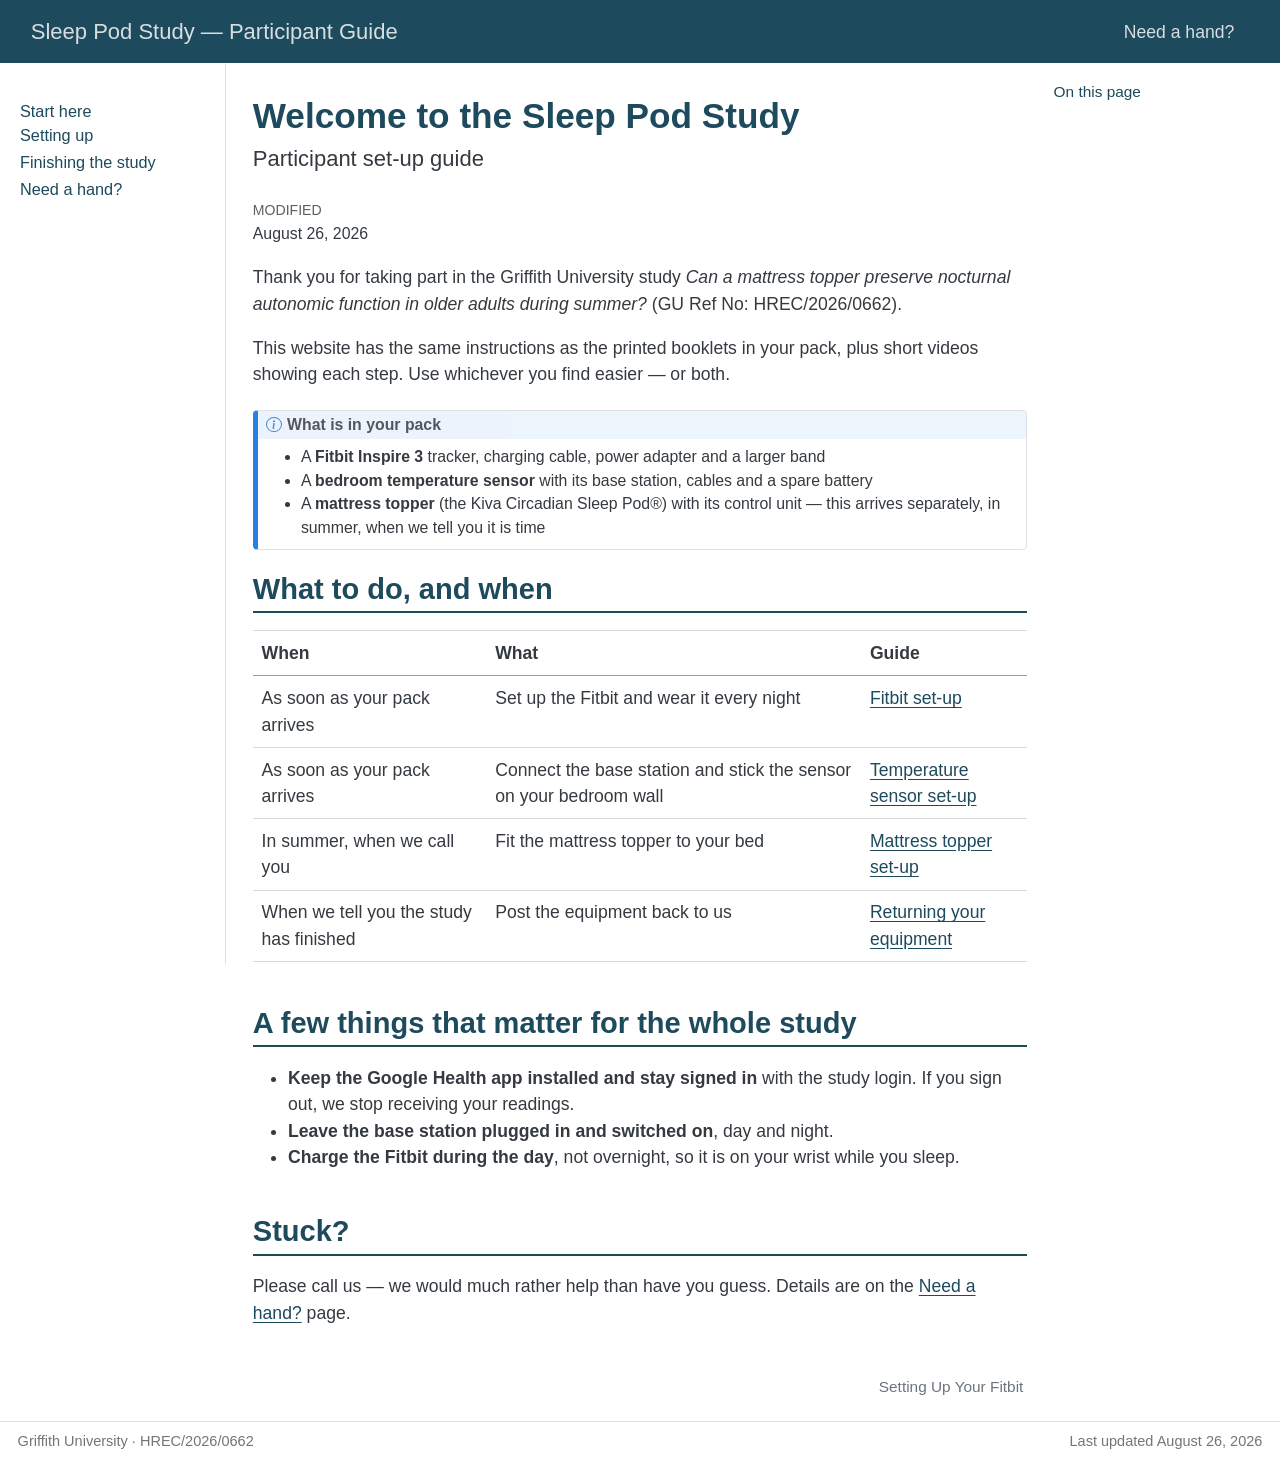
==== docs/index.html @ 5a117c1c "Initial commit" ====
<!DOCTYPE html>
<html xmlns="http://www.w3.org/1999/xhtml" lang="en" xml:lang="en"><head>

<meta charset="utf-8">
<meta name="generator" content="quarto-1.10.18">

<meta name="viewport" content="width=device-width, initial-scale=1.0, user-scalable=yes">


<title>Welcome to the Sleep Pod Study – Sleep Pod Study — Participant Guide</title>
<style>
/* Default styles provided by pandoc.
** See https://pandoc.org/MANUAL.html#variables-for-html for config info.
*/
span.smallcaps{font-variant: small-caps;}
div.columns{display: flex; gap: 1.5em;}
div.column{flex: auto;}
@media screen {
div.columns{gap: min(4vw, 1.5em);}
div.column{overflow-x: auto;}
}
div.hanging-indent{margin-left: 1.5em; text-indent: -1.5em;}
ul.task-list{list-style: none;}
ul.task-list li input[type="checkbox"] {
  width: 0.8em;
  margin: 0 0.8em 0.2em -1em; /* quarto-specific, see https://github.com/quarto-dev/quarto-cli/issues/4556 */ 
  vertical-align: middle;
}
</style>


<script src="site_libs/quarto-nav/quarto-nav.js"></script>
<script src="site_libs/quarto-nav/headroom.min.js"></script>
<script src="site_libs/clipboard/clipboard.min.js"></script>
<script src="site_libs/quarto-search/autocomplete.umd.js"></script>
<script src="site_libs/quarto-search/fuse.min.js"></script>
<script src="site_libs/quarto-search/quarto-search.js"></script>
<meta name="quarto:offset" content="./">
<link href="./fitbit.html" rel="next">
<link href="./images/fitbit-tracker.png" rel="icon" type="image/png">
<script src="site_libs/quarto-html/quarto.js" type="module"></script>
<script src="site_libs/quarto-html/tabsets/tabsets.js" type="module"></script>
<script src="site_libs/quarto-html/popper.min.js"></script>
<script src="site_libs/quarto-html/tippy.umd.min.js"></script>
<script src="site_libs/quarto-html/anchor.min.js"></script>
<link href="site_libs/quarto-html/tippy.css" rel="stylesheet">
<link href="site_libs/quarto-html/quarto-syntax-highlighting-64a204ab8560d761af7679ceaba22944.css" rel="stylesheet" id="quarto-text-highlighting-styles">
<script src="site_libs/bootstrap/bootstrap.min.js"></script>
<link href="site_libs/bootstrap/bootstrap-icons.css" rel="stylesheet">
<link href="site_libs/bootstrap/bootstrap-e878be6f05bbe82be9dbb0f9b9a6c95e.min.css" rel="stylesheet" append-hash="true" id="quarto-bootstrap" data-mode="light">
<script id="quarto-search-options" type="application/json">{
  "location": "navbar",
  "copy-button": false,
  "collapse-after": 3,
  "panel-placement": "end",
  "type": "overlay",
  "limit": 50,
  "keyboard-shortcut": [
    "f",
    "/",
    "s"
  ],
  "show-item-context": false,
  "language": {
    "search-no-results-text": "No results",
    "search-matching-documents-text": "matching documents",
    "search-copy-link-title": "Copy link to search",
    "search-hide-matches-text": "Hide additional matches",
    "search-more-match-text": "more match in this document",
    "search-more-matches-text": "more matches in this document",
    "search-clear-button-title": "Clear",
    "search-text-placeholder": "",
    "search-detached-cancel-button-title": "Cancel",
    "search-submit-button-title": "Submit",
    "search-label": "Search"
  }
}</script>
<meta name="robots" content="noindex">


<link rel="stylesheet" href="styles.css">
</head>

<body class="nav-sidebar docked nav-fixed quarto-light">

<div id="quarto-search-results"></div>
  <header id="quarto-header" class="headroom fixed-top">
    <nav class="navbar navbar-expand-lg " data-bs-theme="dark">
      <div class="navbar-container container-fluid">
      <div class="navbar-brand-container mx-auto">
    <a class="navbar-brand" href="./index.html">
    <span class="navbar-title">Sleep Pod Study — Participant Guide</span>
    </a>
  </div>
            <div id="quarto-search" class="" title="Search"></div>
          <button class="navbar-toggler" type="button" data-bs-toggle="collapse" data-bs-target="#navbarCollapse" aria-controls="navbarCollapse" role="menu" aria-expanded="false" aria-label="Toggle navigation" onclick="if (window.quartoToggleHeadroom) { window.quartoToggleHeadroom(); }">
  <span class="navbar-toggler-icon"></span>
</button>
          <div class="collapse navbar-collapse" id="navbarCollapse">
            <ul class="navbar-nav navbar-nav-scroll ms-auto">
  <li class="nav-item">
    <a class="nav-link active" href="./contact.html" aria-current="page"> 
<span class="menu-text">Need a hand?</span></a>
  </li>  
</ul>
          </div> <!-- /navcollapse -->
            <div class="quarto-navbar-tools">
</div>
      </div> <!-- /container-fluid -->
    </nav>
  <nav class="quarto-secondary-nav">
    <div class="container-fluid d-flex">
      <button type="button" class="quarto-btn-toggle btn" data-bs-toggle="collapse" role="button" data-bs-target=".quarto-sidebar-collapse-item" aria-controls="quarto-sidebar" aria-expanded="false" aria-label="Toggle sidebar navigation" onclick="if (window.quartoToggleHeadroom) { window.quartoToggleHeadroom(); }">
        <i class="bi bi-layout-text-sidebar-reverse"></i>
      </button>
        <nav class="quarto-page-breadcrumbs" aria-label="breadcrumb"><ol class="breadcrumb"><li class="breadcrumb-item"><a href="./index.html">Start here</a></li></ol></nav>
        <a class="flex-grow-1" role="navigation" data-bs-toggle="collapse" data-bs-target=".quarto-sidebar-collapse-item" aria-controls="quarto-sidebar" aria-expanded="false" aria-label="Toggle sidebar navigation" onclick="if (window.quartoToggleHeadroom) { window.quartoToggleHeadroom(); }">      
        </a>
    </div>
  </nav>
</header>
<!-- content -->
<div id="quarto-content" class="quarto-container page-columns page-rows-contents page-layout-article page-navbar">
<!-- sidebar -->
  <nav id="quarto-sidebar" class="sidebar collapse collapse-horizontal quarto-sidebar-collapse-item sidebar-navigation docked overflow-auto">
    <div class="sidebar-menu-container"> 
    <ul class="list-unstyled mt-1">
        <li class="sidebar-item">
  <div class="sidebar-item-container"> 
  <a href="./index.html" class="sidebar-item-text sidebar-link active">
 <span class="menu-text">Start here</span></a>
  </div>
</li>
        <li class="sidebar-item sidebar-item-section">
      <div class="sidebar-item-container"> 
            <a class="sidebar-item-text sidebar-link text-start collapsed" data-bs-toggle="collapse" data-bs-target="#quarto-sidebar-section-1" role="navigation" aria-expanded="false">
 <span class="menu-text">Setting up</span></a>
          <a class="sidebar-item-toggle text-start collapsed" data-bs-toggle="collapse" data-bs-target="#quarto-sidebar-section-1" role="navigation" aria-expanded="false" aria-label="Toggle section">
            <i class="bi bi-chevron-right ms-2"></i>
          </a> 
      </div>
      <ul id="quarto-sidebar-section-1" class="collapse list-unstyled sidebar-section depth1 ">  
          <li class="sidebar-item">
  <div class="sidebar-item-container"> 
  <a href="./fitbit.html" class="sidebar-item-text sidebar-link">
 <span class="menu-text">Setting Up Your Fitbit</span></a>
  </div>
</li>
          <li class="sidebar-item">
  <div class="sidebar-item-container"> 
  <a href="./temperature-sensor.html" class="sidebar-item-text sidebar-link">
 <span class="menu-text">Setting Up Your Bedroom Temperature Sensor</span></a>
  </div>
</li>
          <li class="sidebar-item">
  <div class="sidebar-item-container"> 
  <a href="./mattress-topper.html" class="sidebar-item-text sidebar-link">
 <span class="menu-text">Setting Up Your Mattress Topper</span></a>
  </div>
</li>
      </ul>
  </li>
        <li class="sidebar-item sidebar-item-section">
      <div class="sidebar-item-container"> 
            <a class="sidebar-item-text sidebar-link text-start collapsed" data-bs-toggle="collapse" data-bs-target="#quarto-sidebar-section-2" role="navigation" aria-expanded="false">
 <span class="menu-text">Finishing the study</span></a>
          <a class="sidebar-item-toggle text-start collapsed" data-bs-toggle="collapse" data-bs-target="#quarto-sidebar-section-2" role="navigation" aria-expanded="false" aria-label="Toggle section">
            <i class="bi bi-chevron-right ms-2"></i>
          </a> 
      </div>
      <ul id="quarto-sidebar-section-2" class="collapse list-unstyled sidebar-section depth1 ">  
          <li class="sidebar-item">
  <div class="sidebar-item-container"> 
  <a href="./returning-equipment.html" class="sidebar-item-text sidebar-link">
 <span class="menu-text">Returning Your Study Equipment</span></a>
  </div>
</li>
      </ul>
  </li>
        <li class="sidebar-item">
  <div class="sidebar-item-container"> 
  <a href="./contact.html" class="sidebar-item-text sidebar-link">
 <span class="menu-text">Need a hand?</span></a>
  </div>
</li>
    </ul>
    </div>
</nav>
<div id="quarto-sidebar-glass" class="quarto-sidebar-collapse-item" data-bs-toggle="collapse" data-bs-target=".quarto-sidebar-collapse-item"></div>
<!-- margin-sidebar -->
    <div id="quarto-margin-sidebar" class="sidebar margin-sidebar">
        <nav id="TOC" role="doc-toc" class="toc-active">
    <h2 id="toc-title">On this page</h2>
   
  <ul class="collapse">
  <li><a href="#what-to-do-and-when" id="toc-what-to-do-and-when" class="nav-link active" data-scroll-target="#what-to-do-and-when">What to do, and when</a></li>
  <li><a href="#a-few-things-that-matter-for-the-whole-study" id="toc-a-few-things-that-matter-for-the-whole-study" class="nav-link" data-scroll-target="#a-few-things-that-matter-for-the-whole-study">A few things that matter for the whole study</a></li>
  <li><a href="#stuck" id="toc-stuck" class="nav-link" data-scroll-target="#stuck">Stuck?</a></li>
  </ul>
</nav>
    </div>
<!-- main -->
<main class="content" id="quarto-document-content">

<header id="title-block-header" class="quarto-title-block default">
<div class="quarto-title">
<h1 class="title">Welcome to the Sleep Pod Study</h1>
<p class="subtitle lead">Participant set-up guide</p>
</div>



<div class="quarto-title-meta">

    
  
    <div>
    <div class="quarto-title-meta-heading">Modified</div>
    <div class="quarto-title-meta-contents">
      <p class="date-modified">August 26, 2026</p>
    </div>
  </div>
    
  </div>
  


</header>


<p>Thank you for taking part in the Griffith University study <em>Can a mattress topper preserve nocturnal autonomic function in older adults during summer?</em> (GU Ref No: HREC/2026/0662).</p>
<p>This website has the same instructions as the printed booklets in your pack, plus short videos showing each step. Use whichever you find easier — or both.</p>
<div class="callout callout-style-default callout-note callout-titled" title="What is in your pack">
<div class="callout-header d-flex align-content-center">
<div class="callout-icon-container">
<i class="callout-icon"></i>
</div>
<div class="callout-title-container flex-fill">
<span class="screen-reader-only">Note</span>What is in your pack
</div>
</div>
<div class="callout-body-container callout-body">
<ul>
<li>A <strong>Fitbit Inspire 3</strong> tracker, charging cable, power adapter and a larger band</li>
<li>A <strong>bedroom temperature sensor</strong> with its base station, cables and a spare battery</li>
<li>A <strong>mattress topper</strong> (the Kiva Circadian Sleep Pod®) with its control unit — this arrives separately, in summer, when we tell you it is time</li>
</ul>
</div>
</div>
<section id="what-to-do-and-when" class="level2">
<h2 class="anchored" data-anchor-id="what-to-do-and-when">What to do, and when</h2>
<table class="caption-top table">
<thead>
<tr class="header">
<th>When</th>
<th>What</th>
<th>Guide</th>
</tr>
</thead>
<tbody>
<tr class="odd">
<td>As soon as your pack arrives</td>
<td>Set up the Fitbit and wear it every night</td>
<td><a href="./fitbit.html">Fitbit set-up</a></td>
</tr>
<tr class="even">
<td>As soon as your pack arrives</td>
<td>Connect the base station and stick the sensor on your bedroom wall</td>
<td><a href="./temperature-sensor.html">Temperature sensor set-up</a></td>
</tr>
<tr class="odd">
<td>In summer, when we call you</td>
<td>Fit the mattress topper to your bed</td>
<td><a href="./mattress-topper.html">Mattress topper set-up</a></td>
</tr>
<tr class="even">
<td>When we tell you the study has finished</td>
<td>Post the equipment back to us</td>
<td><a href="./returning-equipment.html">Returning your equipment</a></td>
</tr>
</tbody>
</table>
</section>
<section id="a-few-things-that-matter-for-the-whole-study" class="level2">
<h2 class="anchored" data-anchor-id="a-few-things-that-matter-for-the-whole-study">A few things that matter for the whole study</h2>
<ul>
<li><strong>Keep the Google Health app installed and stay signed in</strong> with the study login. If you sign out, we stop receiving your readings.</li>
<li><strong>Leave the base station plugged in and switched on</strong>, day and night.</li>
<li><strong>Charge the Fitbit during the day</strong>, not overnight, so it is on your wrist while you sleep.</li>
</ul>
</section>
<section id="stuck" class="level2">
<h2 class="anchored" data-anchor-id="stuck">Stuck?</h2>
<p>Please call us — we would much rather help than have you guess. Details are on the <a href="./contact.html">Need a hand?</a> page.</p>


</section>

</main> <!-- /main -->
<script id="quarto-html-after-body" type="application/javascript">
  window.document.addEventListener("DOMContentLoaded", function (event) {
    const icon = "";
    const anchorJS = new window.AnchorJS();
    anchorJS.options = {
      placement: 'right',
      icon: icon
    };
    anchorJS.add('.anchored');
    const isCodeAnnotation = (el) => {
      for (const clz of el.classList) {
        if (clz.startsWith('code-annotation-')) {                     
          return true;
        }
      }
      return false;
    }
    const onCopySuccess = function(e) {
      // button target
      const button = e.trigger;
      // don't keep focus
      button.blur();
      // flash "checked"
      button.classList.add('code-copy-button-checked');
      var currentTitle = button.getAttribute("title");
      button.setAttribute("title", "Copied!");
      let tooltip;
      if (window.bootstrap) {
        button.setAttribute("data-bs-toggle", "tooltip");
        button.setAttribute("data-bs-placement", "left");
        button.setAttribute("data-bs-title", "Copied!");
        tooltip = new bootstrap.Tooltip(button, 
          { trigger: "manual", 
            customClass: "code-copy-button-tooltip",
            offset: [0, -8]});
        tooltip.show();    
      }
      setTimeout(function() {
        if (tooltip) {
          tooltip.hide();
          button.removeAttribute("data-bs-title");
          button.removeAttribute("data-bs-toggle");
          button.removeAttribute("data-bs-placement");
        }
        button.setAttribute("title", currentTitle);
        button.classList.remove('code-copy-button-checked');
      }, 1000);
      // clear code selection
      e.clearSelection();
    }
    const getTextToCopy = function(trigger) {
      const outerScaffold = trigger.parentElement.cloneNode(true);
      const codeEl = outerScaffold.querySelector('code');
      for (const childEl of codeEl.children) {
        if (isCodeAnnotation(childEl)) {
          childEl.remove();
        }
      }
      return codeEl.innerText;
    }
    const clipboard = new window.ClipboardJS('.code-copy-button:not([data-in-quarto-modal])', {
      text: getTextToCopy
    });
    clipboard.on('success', onCopySuccess);
    if (window.document.getElementById('quarto-embedded-source-code-modal')) {
      const clipboardModal = new window.ClipboardJS('.code-copy-button[data-in-quarto-modal]', {
        text: getTextToCopy,
        container: window.document.getElementById('quarto-embedded-source-code-modal')
      });
      clipboardModal.on('success', onCopySuccess);
    }
      var localhostRegex = new RegExp(/^(?:http|https):\/\/localhost\:?[0-9]*\//);
      var mailtoRegex = new RegExp(/^mailto:/);
        var filterRegex = new RegExp('/' + window.location.host + '/');
      var isInternal = (href) => {
          return filterRegex.test(href) || localhostRegex.test(href) || mailtoRegex.test(href);
      }
      // Inspect non-navigation links and adorn them if external
     var links = window.document.querySelectorAll('a[href]:not(.nav-link):not(.navbar-brand):not(.toc-action):not(.sidebar-link):not(.sidebar-item-toggle):not(.pagination-link):not(.no-external):not([aria-hidden]):not(.dropdown-item):not(.quarto-navigation-tool):not(.about-link)');
      for (var i=0; i<links.length; i++) {
        const link = links[i];
        if (!isInternal(link.href)) {
          // undo the damage that might have been done by quarto-nav.js in the case of
          // links that we want to consider external
          if (link.dataset.originalHref !== undefined) {
            link.href = link.dataset.originalHref;
          }
            // target, if specified
            link.setAttribute("target", "_blank");
            if (link.getAttribute("rel") === null) {
              link.setAttribute("rel", "noopener");
            }
        }
      }
    function tippyHover(el, contentFn, onTriggerFn, onUntriggerFn) {
      const config = {
        allowHTML: true,
        maxWidth: 500,
        delay: 100,
        arrow: false,
        appendTo: function(el) {
            return el.parentElement;
        },
        interactive: true,
        interactiveBorder: 10,
        theme: 'quarto',
        placement: 'bottom-start',
      };
      if (contentFn) {
        config.content = contentFn;
      }
      if (onTriggerFn) {
        config.onTrigger = onTriggerFn;
      }
      if (onUntriggerFn) {
        config.onUntrigger = onUntriggerFn;
      }
      window.tippy(el, config); 
    }
    const noterefs = window.document.querySelectorAll('a[role="doc-noteref"]');
    for (var i=0; i<noterefs.length; i++) {
      const ref = noterefs[i];
      tippyHover(ref, function() {
        // use id or data attribute instead here
        let href = ref.getAttribute('data-footnote-href') || ref.getAttribute('href');
        try { href = new URL(href).hash; } catch {}
        const id = href.replace(/^#\/?/, "");
        const note = window.document.getElementById(id);
        if (note) {
          return note.innerHTML;
        } else {
          return "";
        }
      });
    }
    const xrefs = window.document.querySelectorAll('a.quarto-xref');
    const processXRef = (id, note) => {
      // Strip column container classes
      const stripColumnClz = (el) => {
        el.classList.remove("page-full", "page-columns");
        if (el.children) {
          for (const child of el.children) {
            stripColumnClz(child);
          }
        }
      }
      stripColumnClz(note)
      if (id === null || id.startsWith('sec-')) {
        // Special case sections, only their first couple elements
        const container = document.createElement("div");
        if (note.children && note.children.length > 2) {
          container.appendChild(note.children[0].cloneNode(true));
          for (let i = 1; i < note.children.length; i++) {
            const child = note.children[i];
            if (child.tagName === "P" && child.innerText === "") {
              continue;
            } else {
              container.appendChild(child.cloneNode(true));
              break;
            }
          }
          if (window.Quarto?.typesetMath) {
            window.Quarto.typesetMath(container);
          }
          return container.innerHTML
        } else {
          if (window.Quarto?.typesetMath) {
            window.Quarto.typesetMath(note);
          }
          return note.innerHTML;
        }
      } else {
        // Remove any anchor links if they are present
        const anchorLink = note.querySelector('a.anchorjs-link');
        if (anchorLink) {
          anchorLink.remove();
        }
        if (window.Quarto?.typesetMath) {
          window.Quarto.typesetMath(note);
        }
        if (note.classList.contains("callout")) {
          return note.outerHTML;
        } else {
          return note.innerHTML;
        }
      }
    }
    for (var i=0; i<xrefs.length; i++) {
      const xref = xrefs[i];
      tippyHover(xref, undefined, function(instance) {
        instance.disable();
        let url = xref.getAttribute('href');
        let hash = undefined; 
        if (url.startsWith('#')) {
          hash = url;
        } else {
          try { hash = new URL(url).hash; } catch {}
        }
        if (hash) {
          const id = hash.replace(/^#\/?/, "");
          const note = window.document.getElementById(id);
          if (note !== null) {
            try {
              const html = processXRef(id, note.cloneNode(true));
              instance.setContent(html);
            } finally {
              instance.enable();
              instance.show();
            }
          } else {
            // See if we can fetch this
            fetch(url.split('#')[0])
            .then(res => res.text())
            .then(html => {
              const parser = new DOMParser();
              const htmlDoc = parser.parseFromString(html, "text/html");
              const note = htmlDoc.getElementById(id);
              if (note !== null) {
                const html = processXRef(id, note);
                instance.setContent(html);
              } 
            }).finally(() => {
              instance.enable();
              instance.show();
            });
          }
        } else {
          // See if we can fetch a full url (with no hash to target)
          // This is a special case and we should probably do some content thinning / targeting
          fetch(url)
          .then(res => res.text())
          .then(html => {
            const parser = new DOMParser();
            const htmlDoc = parser.parseFromString(html, "text/html");
            const note = htmlDoc.querySelector('main.content');
            if (note !== null) {
              // This should only happen for chapter cross references
              // (since there is no id in the URL)
              // remove the first header
              if (note.children.length > 0 && note.children[0].tagName === "HEADER") {
                note.children[0].remove();
              }
              const html = processXRef(null, note);
              instance.setContent(html);
            } 
          }).finally(() => {
            instance.enable();
            instance.show();
          });
        }
      }, function(instance) {
      });
    }
        let selectedAnnoteEl;
        const selectorForAnnotation = ( cell, annotation) => {
          let cellAttr = 'data-code-cell="' + cell + '"';
          let lineAttr = 'data-code-annotation="' +  annotation + '"';
          const selector = 'span[' + cellAttr + '][' + lineAttr + ']';
          return selector;
        }
        const selectCodeLines = (annoteEl) => {
          const doc = window.document;
          const targetCell = annoteEl.getAttribute("data-target-cell");
          const targetAnnotation = annoteEl.getAttribute("data-target-annotation");
          const annoteSpan = window.document.querySelector(selectorForAnnotation(targetCell, targetAnnotation));
          const lines = annoteSpan.getAttribute("data-code-lines").split(",");
          const lineIds = lines.map((line) => {
            return targetCell + "-" + line;
          })
          let top = null;
          let height = null;
          let parent = null;
          if (lineIds.length > 0) {
              //compute the position of the single el (top and bottom and make a div)
              const el = window.document.getElementById(lineIds[0]);
              top = el.offsetTop;
              height = el.offsetHeight;
              parent = el.parentElement.parentElement;
            if (lineIds.length > 1) {
              const lastEl = window.document.getElementById(lineIds[lineIds.length - 1]);
              const bottom = lastEl.offsetTop + lastEl.offsetHeight;
              height = bottom - top;
            }
            if (top !== null && height !== null && parent !== null) {
              // cook up a div (if necessary) and position it 
              let div = window.document.getElementById("code-annotation-line-highlight");
              if (div === null) {
                div = window.document.createElement("div");
                div.setAttribute("id", "code-annotation-line-highlight");
                div.style.position = 'absolute';
                parent.appendChild(div);
              }
              div.style.top = top - 2 + "px";
              div.style.height = height + 4 + "px";
              div.style.left = 0;
              let gutterDiv = window.document.getElementById("code-annotation-line-highlight-gutter");
              if (gutterDiv === null) {
                gutterDiv = window.document.createElement("div");
                gutterDiv.setAttribute("id", "code-annotation-line-highlight-gutter");
                gutterDiv.style.position = 'absolute';
                const codeCell = window.document.getElementById(targetCell);
                const gutter = codeCell.querySelector('.code-annotation-gutter');
                gutter.appendChild(gutterDiv);
              }
              gutterDiv.style.top = top - 2 + "px";
              gutterDiv.style.height = height + 4 + "px";
            }
            selectedAnnoteEl = annoteEl;
          }
        };
        const unselectCodeLines = () => {
          const elementsIds = ["code-annotation-line-highlight", "code-annotation-line-highlight-gutter"];
          elementsIds.forEach((elId) => {
            const div = window.document.getElementById(elId);
            if (div) {
              div.remove();
            }
          });
          selectedAnnoteEl = undefined;
        };
          // Handle positioning of the toggle
      window.addEventListener(
        "resize",
        throttle(() => {
          elRect = undefined;
          if (selectedAnnoteEl) {
            selectCodeLines(selectedAnnoteEl);
          }
        }, 10)
      );
      function throttle(fn, ms) {
      let throttle = false;
      let timer;
        return (...args) => {
          if(!throttle) { // first call gets through
              fn.apply(this, args);
              throttle = true;
          } else { // all the others get throttled
              if(timer) clearTimeout(timer); // cancel #2
              timer = setTimeout(() => {
                fn.apply(this, args);
                timer = throttle = false;
              }, ms);
          }
        };
      }
        // Attach click handler to the DT
        const annoteDls = window.document.querySelectorAll('dt[data-target-cell]');
        for (const annoteDlNode of annoteDls) {
          annoteDlNode.addEventListener('click', (event) => {
            const clickedEl = event.target;
            if (clickedEl !== selectedAnnoteEl) {
              unselectCodeLines();
              const activeEl = window.document.querySelector('dt[data-target-cell].code-annotation-active');
              if (activeEl) {
                activeEl.classList.remove('code-annotation-active');
              }
              selectCodeLines(clickedEl);
              clickedEl.classList.add('code-annotation-active');
            } else {
              // Unselect the line
              unselectCodeLines();
              clickedEl.classList.remove('code-annotation-active');
            }
          });
        }
    const findCites = (el) => {
      const parentEl = el.parentElement;
      if (parentEl) {
        const cites = parentEl.dataset.cites;
        if (cites) {
          return {
            el,
            cites: cites.split(' ')
          };
        } else {
          return findCites(el.parentElement)
        }
      } else {
        return undefined;
      }
    };
    var bibliorefs = window.document.querySelectorAll('a[role="doc-biblioref"]');
    for (var i=0; i<bibliorefs.length; i++) {
      const ref = bibliorefs[i];
      const citeInfo = findCites(ref);
      if (citeInfo) {
        tippyHover(citeInfo.el, function() {
          var popup = window.document.createElement('div');
          citeInfo.cites.forEach(function(cite) {
            var citeDiv = window.document.createElement('div');
            citeDiv.classList.add('hanging-indent');
            citeDiv.classList.add('csl-entry');
            var biblioDiv = window.document.getElementById('ref-' + cite);
            if (biblioDiv) {
              citeDiv.innerHTML = biblioDiv.innerHTML;
            }
            popup.appendChild(citeDiv);
          });
          return popup.innerHTML;
        });
      }
    }
  });
  </script>
<nav class="page-navigation">
  <div class="nav-page nav-page-previous">
  </div>
  <div class="nav-page nav-page-next">
      <a href="./fitbit.html" class="pagination-link" aria-label="Setting Up Your Fitbit">
        <span class="nav-page-text">Setting Up Your Fitbit</span> <i class="bi bi-arrow-right-short"></i>
      </a>
  </div>
</nav>
</div> <!-- /content -->
<footer class="footer">
  <div class="nav-footer">
    <div class="nav-footer-left">
<p>Griffith University · HREC/2026/0662</p>
</div>   
    <div class="nav-footer-center">
      &nbsp;
    </div>
    <div class="nav-footer-right">
<p>Last updated August 26, 2026</p>
</div>
  </div>
</footer>




</body></html>
---- docs/styles.css ----
/* ---------- Numbered steps ---------- */
.step {
  display: grid;
  grid-template-columns: 3.5rem 1fr 220px;
  gap: 1rem 1.25rem;
  padding: 1.5rem 0;
  border-top: 1px solid #dfe6ea;
}
.step:last-of-type { border-bottom: 1px solid #dfe6ea; }
.step .num {
  font-size: 2rem;
  font-weight: 700;
  color: #1d4a5c;
  line-height: 1;
}
.step .text h3 { margin-top: 0; font-size: 1.25rem; }
.step .pic img {
  max-width: 100%;
  height: auto;
  border-radius: 8px;
}
@media (max-width: 700px) {
  .step { grid-template-columns: 3rem 1fr; }
  .step .pic { grid-column: 2; }
}

/* ---------- "You know it worked when" ---------- */
.worked {
  margin-top: .75rem;
  padding: .6rem .9rem;
  background: #eaf4ee;
  border-left: 4px solid #2f7a4d;
  border-radius: 4px;
  color: #235c3a;
}
.worked::before { content: "✓ You know it worked when: "; font-weight: 700; }

/* ---------- Items checklist ---------- */
.items {
  display: grid;
  grid-template-columns: repeat(auto-fill, minmax(150px, 1fr));
  gap: 1.25rem;
  margin: 1.5rem 0;
}
.items figure { text-align: center; margin: 0; }
.items img {
  width: 100%;
  aspect-ratio: 1 / 1;
  object-fit: contain;
  background: #fff;
  border: 1px solid #dfe6ea;
  border-radius: 8px;
  padding: .5rem;
}
.items figcaption { font-weight: 600; margin-top: .4rem; font-size: .95rem; }

/* ---------- Troubleshooting table ---------- */
table.trouble th { background: #1d4a5c; color: #fff; }
table.trouble td:first-child { font-weight: 600; width: 40%; }

/* ---------- Video placeholder ---------- */
.video-placeholder {
  border: 2px dashed #b8c6cd;
  border-radius: 8px;
  padding: 2rem;
  text-align: center;
  color: #5a6d76;
  margin: 1.5rem 0;
}
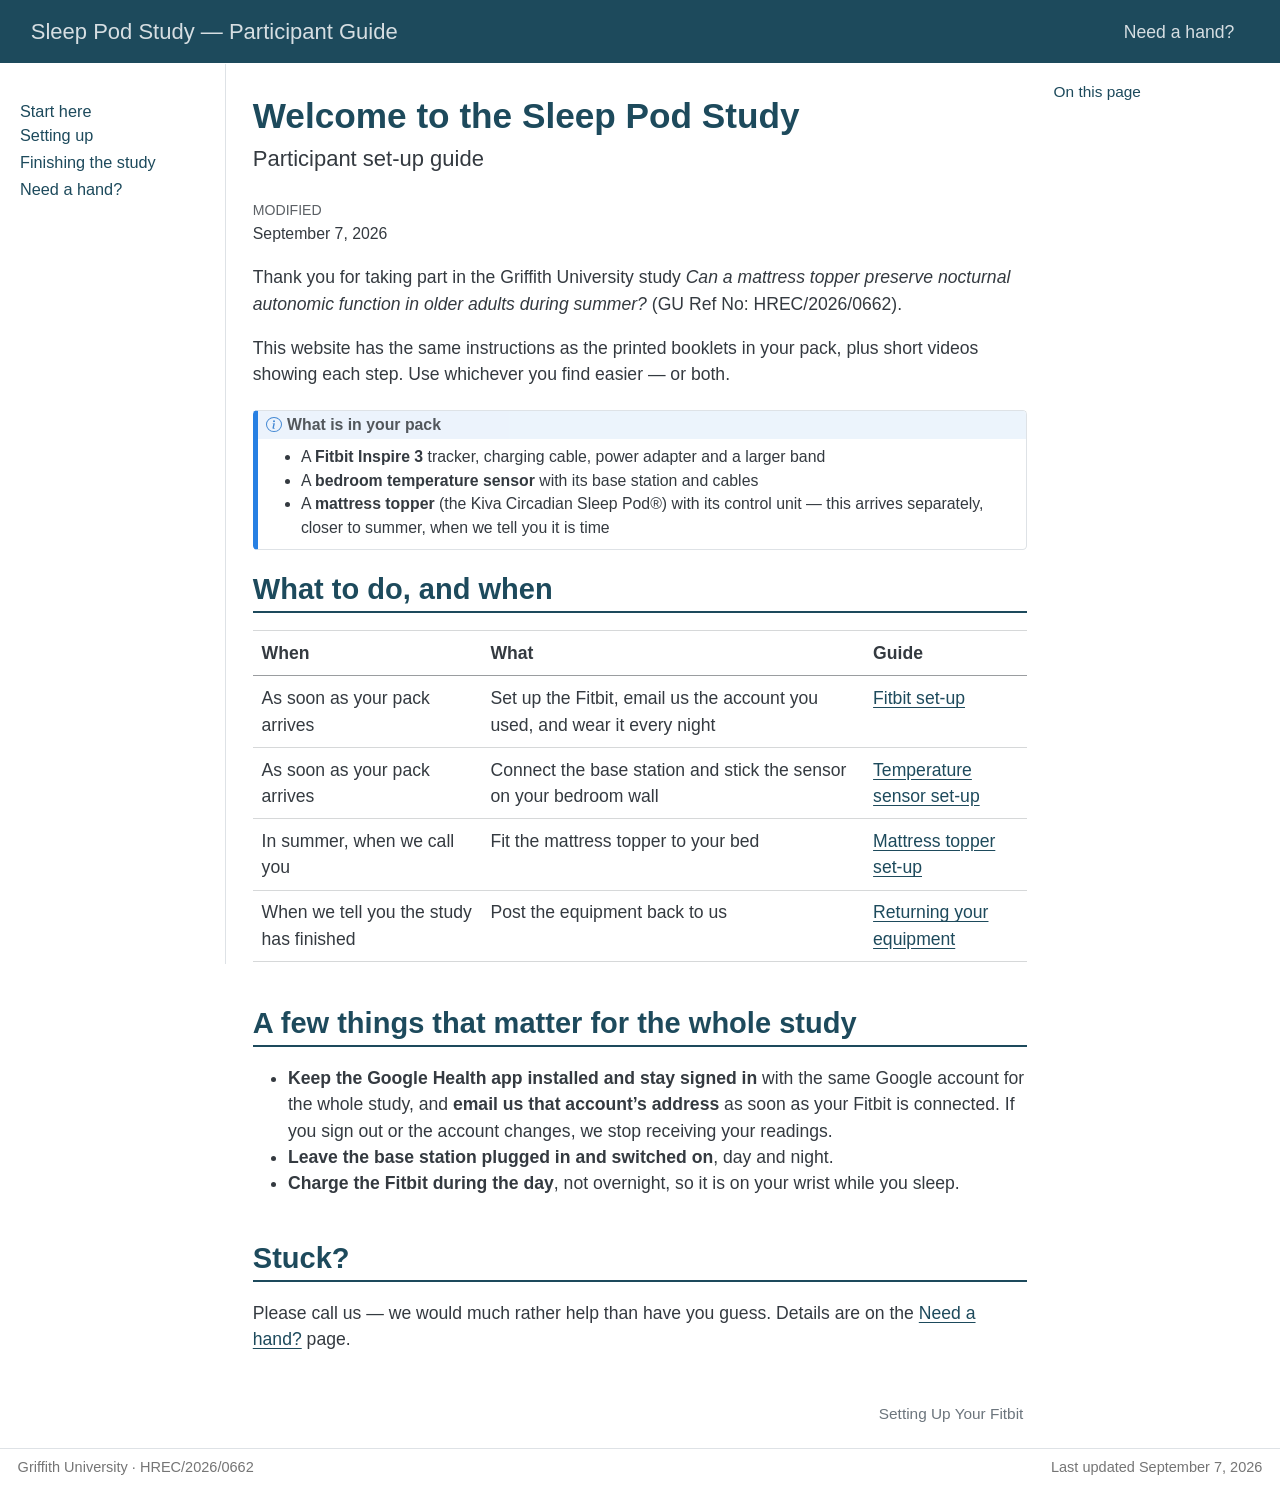
==== commit 4261ad54: "Update to Live v1.1" ====
--- a/docs/index.html
+++ b/docs/index.html
@@ -217,7 +217,7 @@
     <div>
     <div class="quarto-title-meta-heading">Modified</div>
     <div class="quarto-title-meta-contents">
-      <p class="date-modified">August 26, 2026</p>
+      <p class="date-modified">September 7, 2026</p>
     </div>
   </div>
     
@@ -242,8 +242,8 @@
 <div class="callout-body-container callout-body">
 <ul>
 <li>A <strong>Fitbit Inspire 3</strong> tracker, charging cable, power adapter and a larger band</li>
-<li>A <strong>bedroom temperature sensor</strong> with its base station, cables and a spare battery</li>
-<li>A <strong>mattress topper</strong> (the Kiva Circadian Sleep Pod®) with its control unit — this arrives separately, in summer, when we tell you it is time</li>
+<li>A <strong>bedroom temperature sensor</strong> with its base station and cables</li>
+<li>A <strong>mattress topper</strong> (the Kiva Circadian Sleep Pod®) with its control unit — this arrives separately, closer to summer, when we tell you it is time</li>
 </ul>
 </div>
 </div>
@@ -260,7 +260,7 @@
 <tbody>
 <tr class="odd">
 <td>As soon as your pack arrives</td>
-<td>Set up the Fitbit and wear it every night</td>
+<td>Set up the Fitbit, email us the account you used, and wear it every night</td>
 <td><a href="./fitbit.html">Fitbit set-up</a></td>
 </tr>
 <tr class="even">
@@ -284,7 +284,7 @@
 <section id="a-few-things-that-matter-for-the-whole-study" class="level2">
 <h2 class="anchored" data-anchor-id="a-few-things-that-matter-for-the-whole-study">A few things that matter for the whole study</h2>
 <ul>
-<li><strong>Keep the Google Health app installed and stay signed in</strong> with the study login. If you sign out, we stop receiving your readings.</li>
+<li><strong>Keep the Google Health app installed and stay signed in</strong> with the same Google account for the whole study, and <strong>email us that account’s address</strong> as soon as your Fitbit is connected. If you sign out or the account changes, we stop receiving your readings.</li>
 <li><strong>Leave the base station plugged in and switched on</strong>, day and night.</li>
 <li><strong>Charge the Fitbit during the day</strong>, not overnight, so it is on your wrist while you sleep.</li>
 </ul>
@@ -721,10 +721,32 @@
       &nbsp;
     </div>
     <div class="nav-footer-right">
-<p>Last updated August 26, 2026</p>
+<p>Last updated September 7, 2026</p>
 </div>
   </div>
 </footer>
+<script>
+// Contact details are stored encoded and only assembled when a person
+// taps the button, so email-harvesting bots reading the page source
+// don't find them.
+function revealContact(btn){
+  var d = btn.dataset;
+  var box = btn.nextElementSibling;
+  var html = "";
+  if (d.n) { html += "<strong>" + atob(d.n) + "</strong><br>"; }
+  if (d.p) {
+    var ph = atob(d.p);
+    html += "Phone: <a href='tel:" + ph.replace(/\s/g,"") + "'>" + ph + "</a><br>";
+  }
+  if (d.e) {
+    var em = atob(d.e);
+    html += "Email: <a href='mailto:" + em + "'>" + em + "</a>";
+  }
+  box.innerHTML = html;
+  box.hidden = false;
+  btn.remove();
+}
+</script>
 
 
 
--- a/docs/styles.css
+++ b/docs/styles.css
@@ -67,3 +67,21 @@
   color: #5a6d76;
   margin: 1.5rem 0;
 }
+
+/* ---------- Contact reveal (anti-bot) ---------- */
+.contact-reveal button {
+  background: #1d4a5c;
+  color: #fff;
+  border: none;
+  border-radius: 8px;
+  padding: .8rem 1.4rem;
+  font-size: 1.05rem;
+  cursor: pointer;
+}
+.contact-reveal button:hover { background: #163a49; }
+.contact-details {
+  font-size: 1.1rem;
+  line-height: 1.9;
+  padding: .4rem 0;
+}
+.contact-details a { font-weight: 600; }
